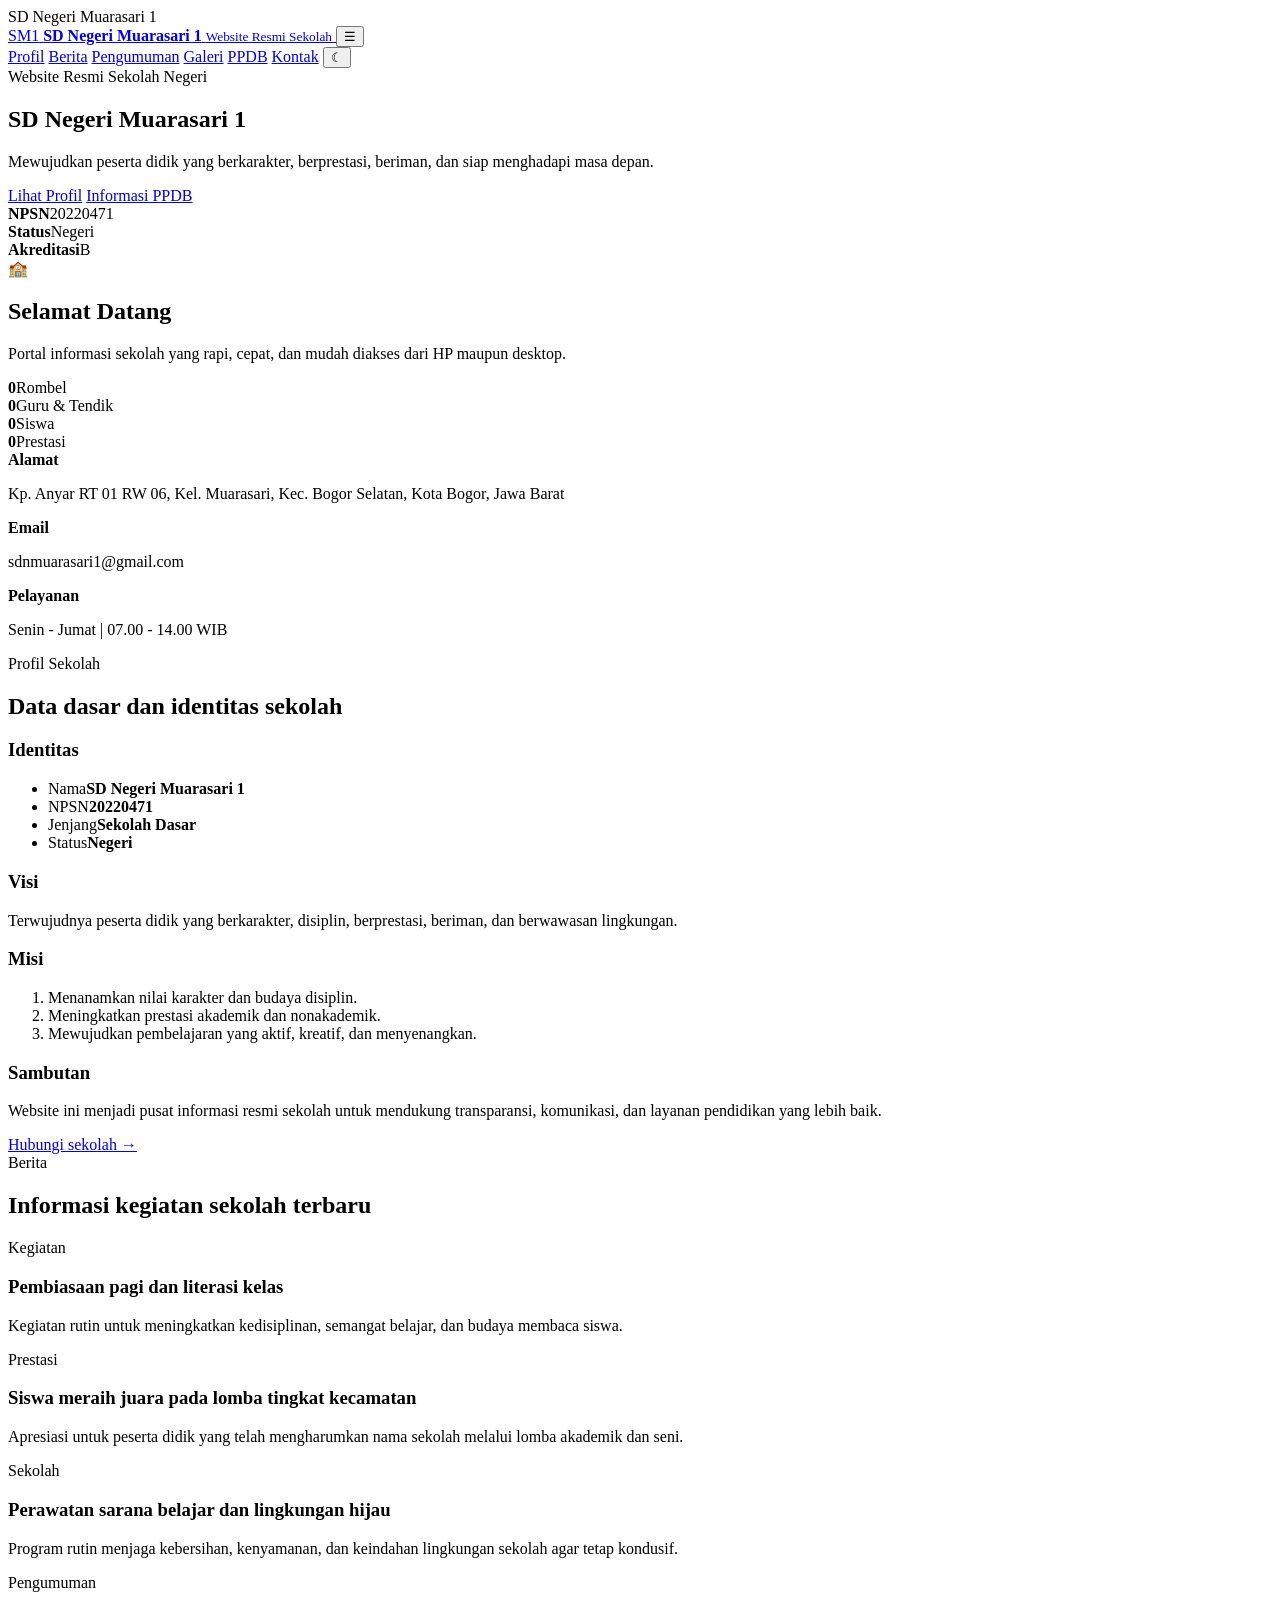
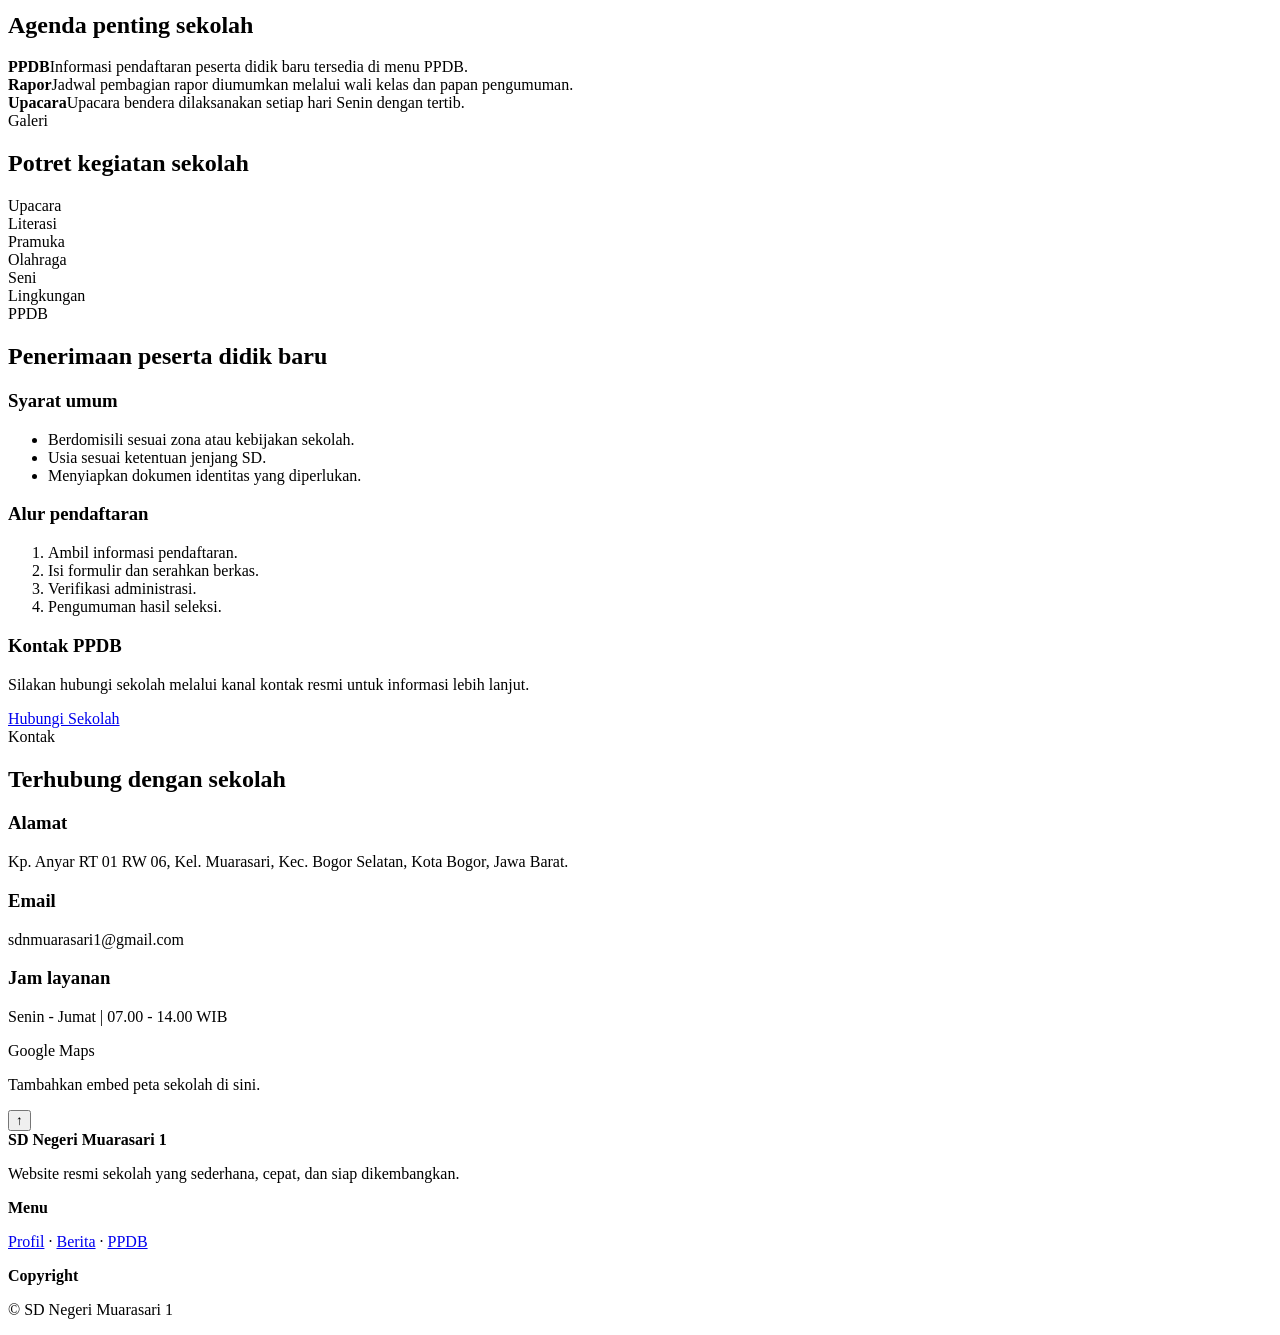
==== index.html @ 10ebe635 "feat: add official school landing page" ====
<!doctype html>
<html lang="id" data-theme="light">
<head>
  <meta charset="utf-8">
  <meta name="viewport" content="width=device-width, initial-scale=1">
  <meta name="description" content="Website resmi SD Negeri Muarasari 1 - Bogor Selatan, Kota Bogor.">
  <meta name="theme-color" content="#0f4c81">
  <title>SD Negeri Muarasari 1</title>
  <link rel="manifest" href="manifest.json">
  <link rel="icon" href="data:image/svg+xml,%3Csvg xmlns='http://www.w3.org/2000/svg' viewBox='0 0 64 64'%3E%3Crect width='64' height='64' rx='14' fill='%230f4c81'/%3E%3Cpath d='M16 26 32 16l16 10v20H16z' fill='%23fff'/%3E%3Cpath d='M24 36h16v12H24z' fill='%23dff0ff'/%3E%3C/svg%3E">
  <link rel="preconnect" href="https://fonts.googleapis.com">
  <link rel="preconnect" href="https://fonts.gstatic.com" crossorigin>
  <link href="https://fonts.googleapis.com/css2?family=Inter:wght@400;500;600;700;800&display=swap" rel="stylesheet">
  <link rel="stylesheet" href="assets/css/style.css">
</head>
<body>
  <div class="progress-bar" id="progressBar"></div>
  <div class="loader" id="loader" aria-hidden="true">
    <div class="loader__ring"></div>
    <div class="loader__text">SD Negeri Muarasari 1</div>
  </div>

  <header class="site-header">
    <nav class="nav container">
      <a class="brand" href="#beranda" aria-label="SD Negeri Muarasari 1 beranda">
        <span class="brand__logo">SM1</span>
        <span>
          <strong>SD Negeri Muarasari 1</strong>
          <small>Website Resmi Sekolah</small>
        </span>
      </a>

      <button class="nav__toggle" id="navToggle" aria-label="Buka menu" aria-expanded="false">☰</button>

      <div class="nav__links" id="navLinks">
        <a href="#profil">Profil</a>
        <a href="#berita">Berita</a>
        <a href="#pengumuman">Pengumuman</a>
        <a href="#galeri">Galeri</a>
        <a href="#ppdb">PPDB</a>
        <a href="#kontak">Kontak</a>
        <button class="theme-btn" id="themeBtn" type="button" aria-label="Ubah tema">☾</button>
      </div>
    </nav>
  </header>

  <main>
    <section class="hero" id="beranda">
      <div class="container hero__grid">
        <div class="hero__content reveal">
          <span class="badge">Website Resmi Sekolah Negeri</span>
          <h1>SD Negeri Muarasari 1</h1>
          <p class="hero__lead">Mewujudkan peserta didik yang berkarakter, berprestasi, beriman, dan siap menghadapi masa depan.</p>
          <div class="hero__actions">
            <a class="btn btn--primary" href="#profil">Lihat Profil</a>
            <a class="btn btn--ghost" href="#ppdb">Informasi PPDB</a>
          </div>
          <div class="hero__meta">
            <div><strong>NPSN</strong><span>20220471</span></div>
            <div><strong>Status</strong><span>Negeri</span></div>
            <div><strong>Akreditasi</strong><span>B</span></div>
          </div>
        </div>

        <div class="hero__card reveal">
          <div class="hero__visual">
            <div class="school-emblem">🏫</div>
            <div>
              <h2>Selamat Datang</h2>
              <p>Portal informasi sekolah yang rapi, cepat, dan mudah diakses dari HP maupun desktop.</p>
            </div>
          </div>
          <div class="hero__stats">
            <article><strong data-counter="18">0</strong><span>Rombel</span></article>
            <article><strong data-counter="52">0</strong><span>Guru & Tendik</span></article>
            <article><strong data-counter="850">0</strong><span>Siswa</span></article>
            <article><strong data-counter="36">0</strong><span>Prestasi</span></article>
          </div>
        </div>
      </div>
    </section>

    <section class="strip">
      <div class="container strip__grid reveal">
        <div>
          <strong>Alamat</strong>
          <p>Kp. Anyar RT 01 RW 06, Kel. Muarasari, Kec. Bogor Selatan, Kota Bogor, Jawa Barat</p>
        </div>
        <div>
          <strong>Email</strong>
          <p>sdnmuarasari1@gmail.com</p>
        </div>
        <div>
          <strong>Pelayanan</strong>
          <p>Senin - Jumat | 07.00 - 14.00 WIB</p>
        </div>
      </div>
    </section>

    <section class="section container" id="profil">
      <div class="section__head reveal">
        <span class="section__kicker">Profil Sekolah</span>
        <h2>Data dasar dan identitas sekolah</h2>
      </div>

      <div class="cards cards--profile">
        <article class="card reveal">
          <h3>Identitas</h3>
          <ul class="list">
            <li><span>Nama</span><strong>SD Negeri Muarasari 1</strong></li>
            <li><span>NPSN</span><strong>20220471</strong></li>
            <li><span>Jenjang</span><strong>Sekolah Dasar</strong></li>
            <li><span>Status</span><strong>Negeri</strong></li>
          </ul>
        </article>

        <article class="card reveal">
          <h3>Visi</h3>
          <p>Terwujudnya peserta didik yang berkarakter, disiplin, berprestasi, beriman, dan berwawasan lingkungan.</p>
          <h3>Misi</h3>
          <ol class="list list--ordered">
            <li>Menanamkan nilai karakter dan budaya disiplin.</li>
            <li>Meningkatkan prestasi akademik dan nonakademik.</li>
            <li>Mewujudkan pembelajaran yang aktif, kreatif, dan menyenangkan.</li>
          </ol>
        </article>

        <article class="card reveal">
          <h3>Sambutan</h3>
          <p>Website ini menjadi pusat informasi resmi sekolah untuk mendukung transparansi, komunikasi, dan layanan pendidikan yang lebih baik.</p>
          <a class="text-link" href="#kontak">Hubungi sekolah →</a>
        </article>
      </div>
    </section>

    <section class="section section--alt" id="berita">
      <div class="container">
        <div class="section__head reveal">
          <span class="section__kicker">Berita</span>
          <h2>Informasi kegiatan sekolah terbaru</h2>
        </div>
        <div class="cards cards--news">
          <article class="card card--news reveal">
            <span class="pill">Kegiatan</span>
            <h3>Pembiasaan pagi dan literasi kelas</h3>
            <p>Kegiatan rutin untuk meningkatkan kedisiplinan, semangat belajar, dan budaya membaca siswa.</p>
          </article>
          <article class="card card--news reveal">
            <span class="pill">Prestasi</span>
            <h3>Siswa meraih juara pada lomba tingkat kecamatan</h3>
            <p>Apresiasi untuk peserta didik yang telah mengharumkan nama sekolah melalui lomba akademik dan seni.</p>
          </article>
          <article class="card card--news reveal">
            <span class="pill">Sekolah</span>
            <h3>Perawatan sarana belajar dan lingkungan hijau</h3>
            <p>Program rutin menjaga kebersihan, kenyamanan, dan keindahan lingkungan sekolah agar tetap kondusif.</p>
          </article>
        </div>
      </div>
    </section>

    <section class="section container" id="pengumuman">
      <div class="section__head reveal">
        <span class="section__kicker">Pengumuman</span>
        <h2>Agenda penting sekolah</h2>
      </div>
      <div class="timeline card reveal">
        <div class="timeline__item"><strong>PPDB</strong><span>Informasi pendaftaran peserta didik baru tersedia di menu PPDB.</span></div>
        <div class="timeline__item"><strong>Rapor</strong><span>Jadwal pembagian rapor diumumkan melalui wali kelas dan papan pengumuman.</span></div>
        <div class="timeline__item"><strong>Upacara</strong><span>Upacara bendera dilaksanakan setiap hari Senin dengan tertib.</span></div>
      </div>
    </section>

    <section class="section section--alt" id="galeri">
      <div class="container">
        <div class="section__head reveal">
          <span class="section__kicker">Galeri</span>
          <h2>Potret kegiatan sekolah</h2>
        </div>
        <div class="gallery">
          <div class="gallery__item reveal">Upacara</div>
          <div class="gallery__item reveal">Literasi</div>
          <div class="gallery__item reveal">Pramuka</div>
          <div class="gallery__item reveal">Olahraga</div>
          <div class="gallery__item reveal">Seni</div>
          <div class="gallery__item reveal">Lingkungan</div>
        </div>
      </div>
    </section>

    <section class="section container" id="ppdb">
      <div class="section__head reveal">
        <span class="section__kicker">PPDB</span>
        <h2>Penerimaan peserta didik baru</h2>
      </div>
      <div class="cards cards--ppdb">
        <article class="card reveal">
          <h3>Syarat umum</h3>
          <ul class="list">
            <li>Berdomisili sesuai zona atau kebijakan sekolah.</li>
            <li>Usia sesuai ketentuan jenjang SD.</li>
            <li>Menyiapkan dokumen identitas yang diperlukan.</li>
          </ul>
        </article>
        <article class="card reveal">
          <h3>Alur pendaftaran</h3>
          <ol class="list list--ordered">
            <li>Ambil informasi pendaftaran.</li>
            <li>Isi formulir dan serahkan berkas.</li>
            <li>Verifikasi administrasi.</li>
            <li>Pengumuman hasil seleksi.</li>
          </ol>
        </article>
        <article class="card reveal">
          <h3>Kontak PPDB</h3>
          <p>Silakan hubungi sekolah melalui kanal kontak resmi untuk informasi lebih lanjut.</p>
          <a class="btn btn--primary" href="#kontak">Hubungi Sekolah</a>
        </article>
      </div>
    </section>

    <section class="section section--alt" id="kontak">
      <div class="container">
        <div class="section__head reveal">
          <span class="section__kicker">Kontak</span>
          <h2>Terhubung dengan sekolah</h2>
        </div>
        <div class="contact-grid">
          <div class="card reveal">
            <h3>Alamat</h3>
            <p>Kp. Anyar RT 01 RW 06, Kel. Muarasari, Kec. Bogor Selatan, Kota Bogor, Jawa Barat.</p>
            <h3>Email</h3>
            <p>sdnmuarasari1@gmail.com</p>
            <h3>Jam layanan</h3>
            <p>Senin - Jumat | 07.00 - 14.00 WIB</p>
          </div>
          <div class="card card--map reveal">
            <div class="map-placeholder">
              <span>Google Maps</span>
              <p>Tambahkan embed peta sekolah di sini.</p>
            </div>
          </div>
        </div>
      </div>
    </section>
  </main>

  <button class="to-top" id="toTop" aria-label="Kembali ke atas">↑</button>

  <footer class="footer">
    <div class="container footer__grid">
      <div>
        <strong>SD Negeri Muarasari 1</strong>
        <p>Website resmi sekolah yang sederhana, cepat, dan siap dikembangkan.</p>
      </div>
      <div>
        <strong>Menu</strong>
        <p><a href="#profil">Profil</a> · <a href="#berita">Berita</a> · <a href="#ppdb">PPDB</a></p>
      </div>
      <div>
        <strong>Copyright</strong>
        <p>© <span id="year"></span> SD Negeri Muarasari 1</p>
      </div>
    </div>
  </footer>

  <script src="assets/js/app.js"></script>
</body>
</html>
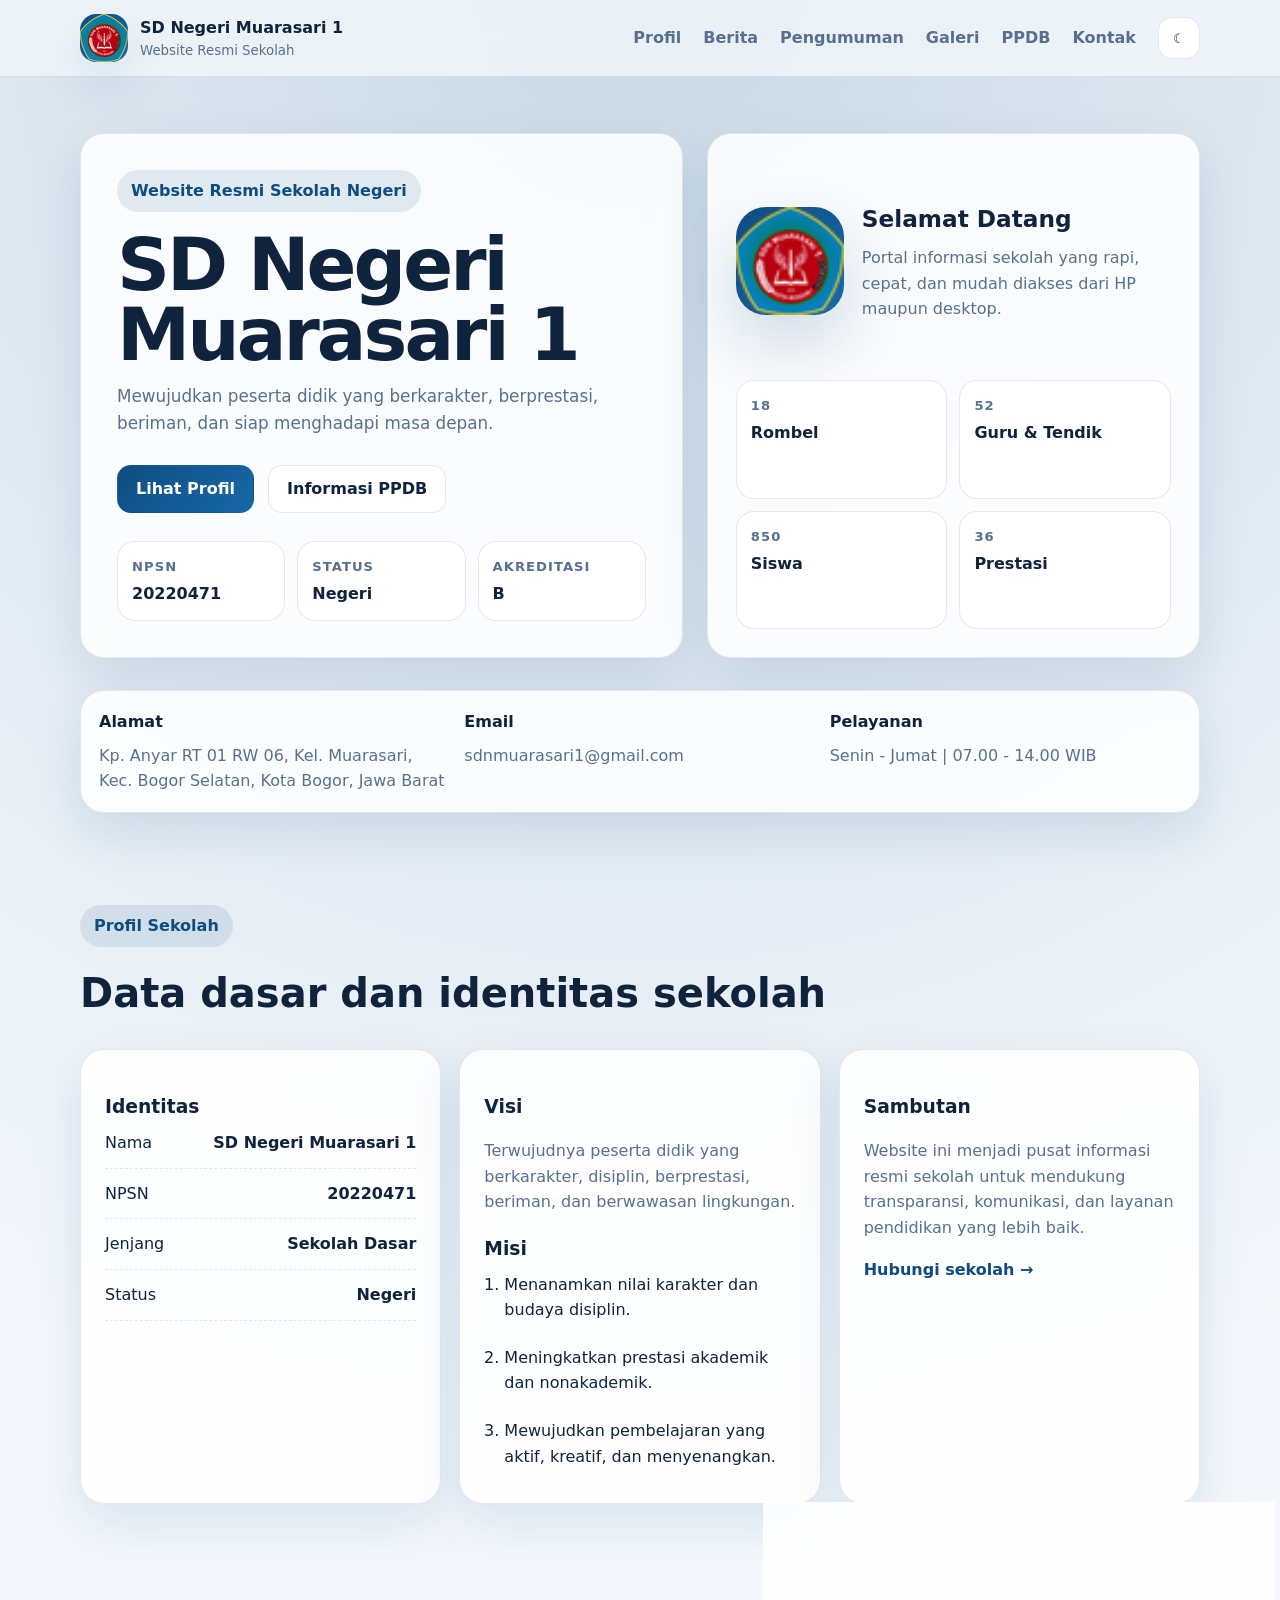
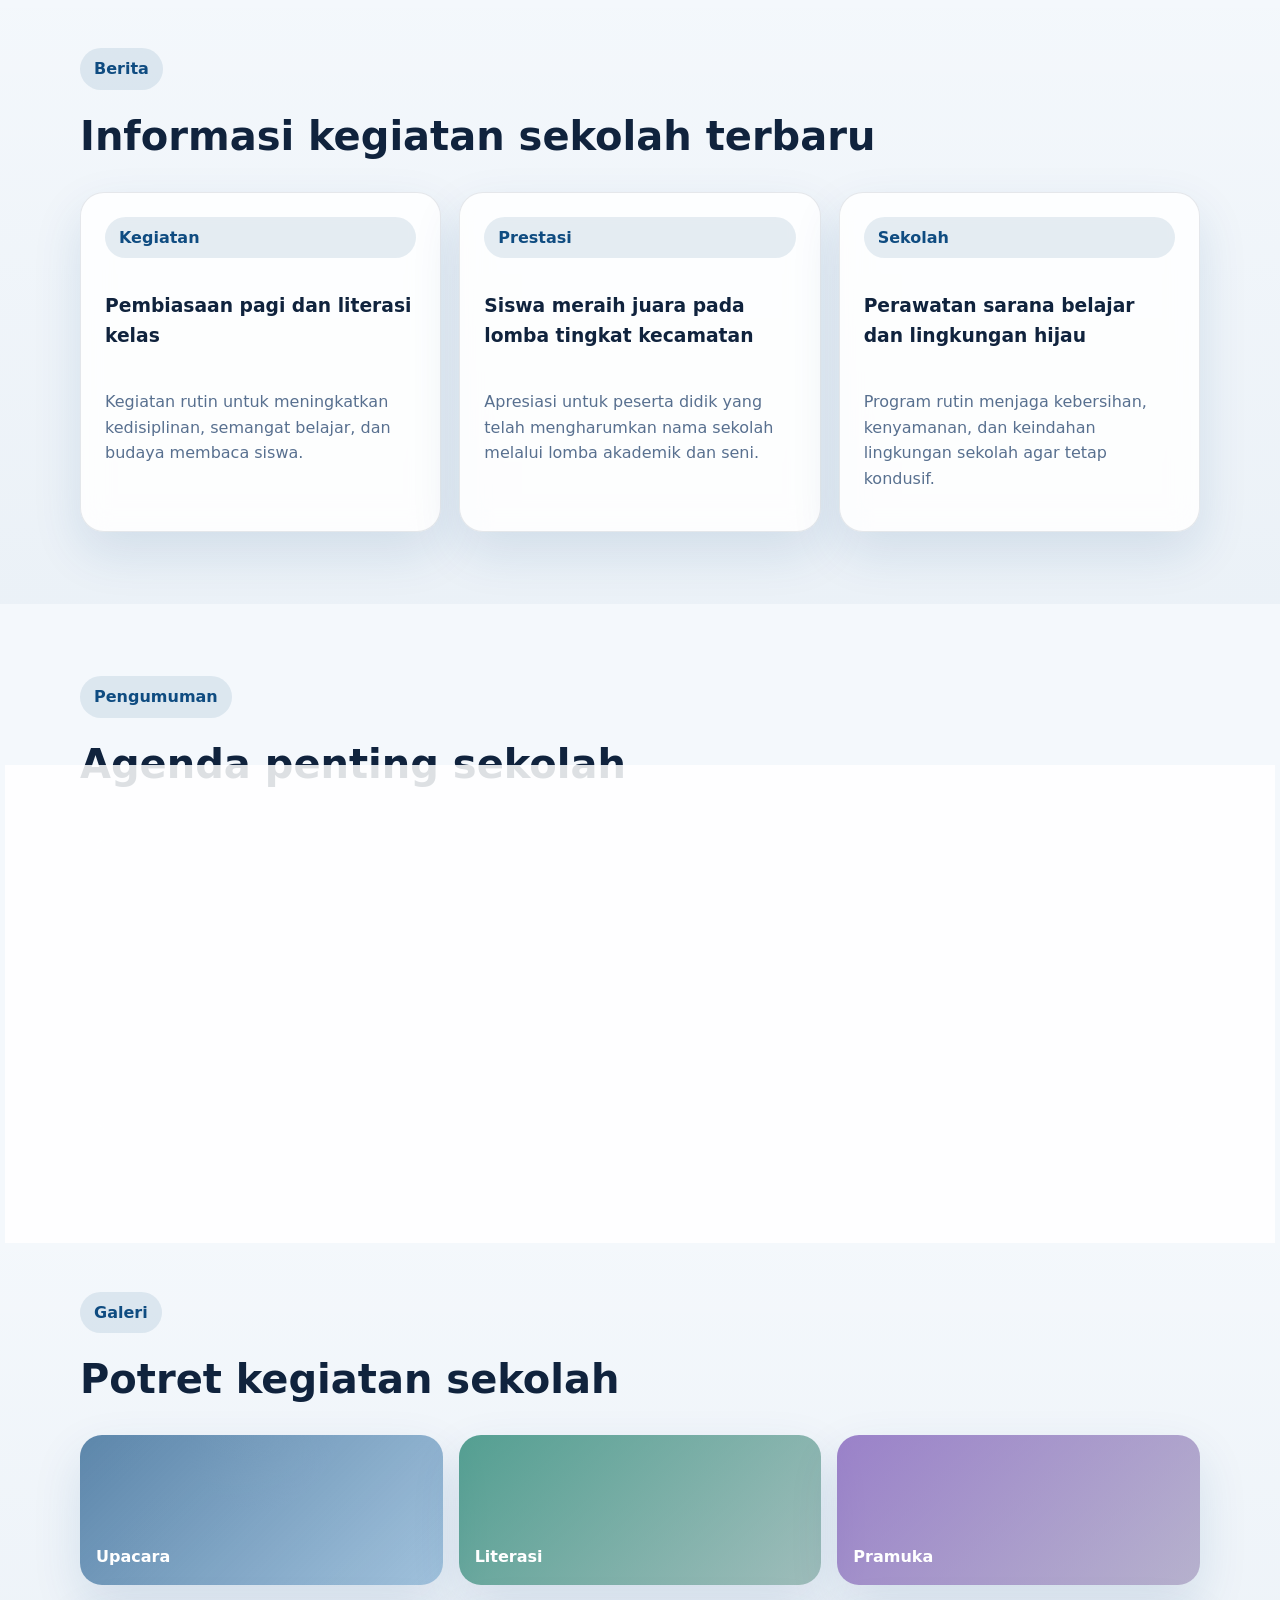
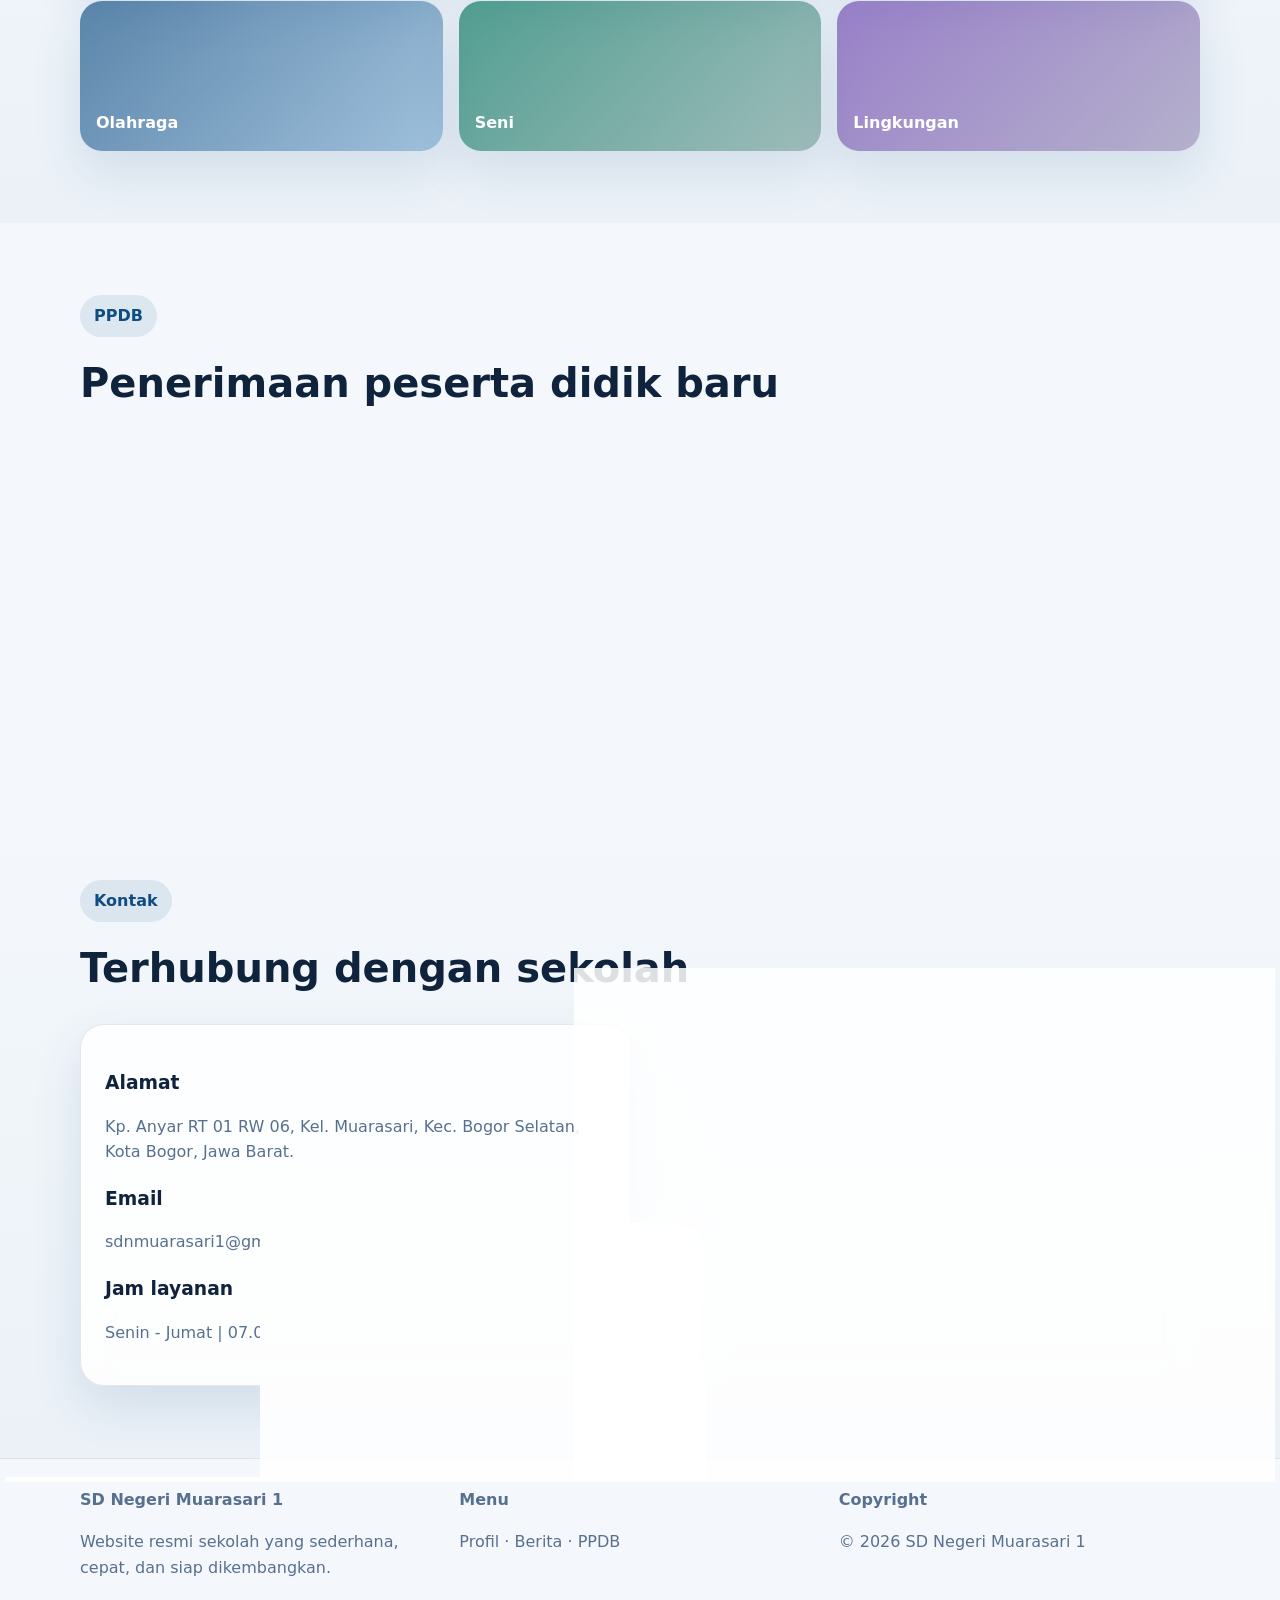
==== commit 4c35f3d1: "ui: refine hero and header logo layout" ====
--- a/index.html
+++ b/index.html
@@ -23,7 +23,7 @@
   <header class="site-header">
     <nav class="nav container">
       <a class="brand" href="#beranda" aria-label="SD Negeri Muarasari 1 beranda">
-        <span class="brand__logo">SM1</span>
+        <span class="brand__logo brand__logo--header">SM1</span>
         <span>
           <strong>SD Negeri Muarasari 1</strong>
           <small>Website Resmi Sekolah</small>
@@ -64,7 +64,7 @@
 
         <div class="hero__card reveal">
           <div class="hero__visual">
-            <div class="school-emblem">🏫</div>
+            <div class="brand__logo brand__logo--hero">SM1</div>
             <div>
               <h2>Selamat Datang</h2>
               <p>Portal informasi sekolah yang rapi, cepat, dan mudah diakses dari HP maupun desktop.</p>
--- a/assets/css/style.css
+++ b/assets/css/style.css
@@ -0,0 +1,258 @@
+:root {
+  --bg: #f4f8fc;
+  --bg-soft: #edf4fb;
+  --surface: rgba(255, 255, 255, 0.86);
+  --surface-strong: #ffffff;
+  --text: #10233d;
+  --muted: #58708f;
+  --primary: #0f4c81;
+  --primary-2: #1769aa;
+  --line: rgba(16, 35, 61, 0.1);
+  --shadow: 0 20px 50px rgba(15, 76, 129, 0.12);
+  --shadow-strong: 0 28px 60px rgba(15, 76, 129, 0.18);
+  --radius: 24px;
+}
+
+html[data-theme="dark"] {
+  --bg: #07111f;
+  --bg-soft: #0b1a2d;
+  --surface: rgba(10, 22, 39, 0.84);
+  --surface-strong: #0d1a2b;
+  --text: #eef5ff;
+  --muted: #a6bdd8;
+  --primary: #56a3ff;
+  --primary-2: #7dc3ff;
+  --line: rgba(255, 255, 255, 0.08);
+  --shadow: 0 20px 50px rgba(0, 0, 0, 0.35);
+  --shadow-strong: 0 28px 60px rgba(0, 0, 0, 0.48);
+}
+
+* { box-sizing: border-box; }
+html { scroll-behavior: smooth; }
+body {
+  margin: 0;
+  font-family: Inter, system-ui, -apple-system, Segoe UI, sans-serif;
+  background: radial-gradient(circle at top, rgba(15, 76, 129, 0.18), transparent 30%), var(--bg);
+  color: var(--text);
+  line-height: 1.6;
+}
+a { color: inherit; text-decoration: none; }
+img { max-width: 100%; display: block; }
+.container { width: min(1120px, calc(100% - 32px)); margin-inline: auto; }
+
+.progress-bar {
+  position: fixed; inset: 0 auto auto 0; height: 4px; width: 0;
+  background: linear-gradient(90deg, var(--primary), var(--primary-2)); z-index: 9999;
+}
+
+.loader {
+  position: fixed; inset: 0; background: var(--bg); display: grid; place-items: center;
+  gap: 16px; z-index: 9998; transition: opacity .35s ease, visibility .35s ease;
+}
+.loader.is-hidden { opacity: 0; visibility: hidden; }
+.loader__ring {
+  width: 56px; height: 56px; border-radius: 50%; border: 5px solid rgba(15, 76, 129, 0.15);
+  border-top-color: var(--primary); animation: spin 1s linear infinite;
+}
+.loader__text { font-weight: 700; letter-spacing: .02em; }
+
+.site-header {
+  position: sticky; top: 0; z-index: 100;
+  backdrop-filter: blur(18px);
+  background: color-mix(in srgb, var(--bg) 72%, transparent);
+  border-bottom: 1px solid var(--line);
+}
+.nav {
+  min-height: 76px; display: flex; align-items: center; justify-content: space-between; gap: 16px;
+}
+.brand { display: flex; align-items: center; gap: 12px; min-width: 0; }
+.brand__logo {
+  width: 48px; height: 48px; border-radius: 16px; display: grid; place-items: center; flex: 0 0 auto;
+  color: #fff; background: linear-gradient(135deg, var(--primary), var(--primary-2)); font-weight: 800;
+  box-shadow: var(--shadow); overflow: hidden;
+}
+.brand__logo img {
+  width: 100%; height: 100%; object-fit: cover; display: block;
+}
+.brand__logo--header { width: 48px; height: 48px; }
+.brand__logo--hero { width: 108px; height: 108px; border-radius: 30px; box-shadow: var(--shadow-strong); }
+.brand strong, .footer strong { display: block; }
+.brand small { display: block; color: var(--muted); }
+.nav__toggle {
+  display: none; border: 0; background: var(--surface-strong); color: var(--text); font-size: 1.1rem;
+  padding: 10px 14px; border-radius: 14px; box-shadow: var(--shadow);
+}
+.nav__links { display: flex; align-items: center; gap: 22px; }
+.nav__links a { color: var(--muted); font-weight: 600; }
+.nav__links a:hover { color: var(--primary); }
+.theme-btn {
+  border: 1px solid var(--line); background: var(--surface-strong); color: var(--text);
+  width: 42px; height: 42px; border-radius: 14px; cursor: pointer;
+}
+
+.hero { padding: 56px 0 24px; }
+.hero__grid { display: grid; grid-template-columns: 1.1fr .9fr; gap: 24px; align-items: stretch; }
+.hero__content, .hero__card, .card, .timeline, .page-section .card, .section-title {
+  background: var(--surface); border: 1px solid var(--line); box-shadow: var(--shadow);
+  border-radius: var(--radius); backdrop-filter: blur(14px);
+}
+.hero__content { padding: 36px; }
+.badge, .section__kicker, .pill {
+  display: inline-flex; align-items: center; gap: 8px; padding: 8px 14px; border-radius: 999px;
+  background: color-mix(in srgb, var(--primary) 10%, transparent); color: var(--primary); font-weight: 700;
+}
+.hero h1 { margin: 18px 0 12px; font-size: clamp(2.4rem, 6vw, 4.6rem); line-height: .96; letter-spacing: -.04em; }
+.hero__lead { margin: 0; color: var(--muted); font-size: 1.05rem; max-width: 58ch; }
+.hero__actions { display: flex; flex-wrap: wrap; gap: 14px; margin-top: 28px; }
+.btn {
+  display: inline-flex; align-items: center; justify-content: center; min-height: 48px; padding: 0 18px;
+  border-radius: 14px; font-weight: 700; border: 1px solid transparent;
+}
+.btn--primary { background: linear-gradient(135deg, var(--primary), var(--primary-2)); color: #fff; }
+.btn--ghost { border-color: var(--line); background: var(--surface-strong); }
+.hero__meta {
+  margin-top: 28px; display: grid; grid-template-columns: repeat(3, 1fr); gap: 12px;
+}
+.hero__meta div, .hero__stats article {
+  padding: 14px; border: 1px solid var(--line); border-radius: 18px;
+  background: color-mix(in srgb, var(--surface-strong) 88%, transparent);
+}
+.hero__meta strong, .hero__stats strong {
+  display: block; font-size: .82rem; color: var(--muted); text-transform: uppercase; letter-spacing: .08em;
+}
+.hero__meta span, .hero__stats span { display: block; margin-top: 4px; font-weight: 700; }
+.hero__card { padding: 28px; display: grid; gap: 20px; }
+.hero__visual { display: flex; gap: 18px; align-items: center; }
+.hero__visual h2 { margin: 0 0 8px; font-size: 1.45rem; }
+.hero__visual p { margin: 0; color: var(--muted); }
+.hero__stats { display: grid; grid-template-columns: repeat(2, 1fr); gap: 12px; }
+
+.strip { padding: 8px 0 20px; }
+.strip__grid {
+  display: grid; grid-template-columns: repeat(3, 1fr); gap: 14px; padding: 18px;
+  background: var(--surface); border: 1px solid var(--line); border-radius: 24px; box-shadow: var(--shadow);
+}
+.strip__grid strong, .card h3, .timeline__item strong, .timeline-item h3 { display: block; margin-bottom: 8px; }
+.strip__grid p { margin: 0; color: var(--muted); }
+
+.section { padding: 72px 0; }
+.section--alt { background: linear-gradient(180deg, transparent, color-mix(in srgb, var(--primary) 4%, transparent)); }
+.section__head { margin-bottom: 24px; }
+.section__head h2 { margin: 14px 0 0; font-size: clamp(1.6rem, 4vw, 2.5rem); }
+.cards { display: grid; gap: 18px; }
+.cards--profile, .cards--ppdb, .cards--news { grid-template-columns: repeat(3, 1fr); }
+.card { padding: 24px; }
+.card p { color: var(--muted); }
+.list { list-style: none; padding: 0; margin: 0; display: grid; gap: 12px; }
+.list li { display: flex; justify-content: space-between; gap: 18px; padding-bottom: 12px; border-bottom: 1px dashed var(--line); }
+.list--ordered { list-style: decimal; padding-left: 20px; }
+.list--ordered li { display: list-item; padding-bottom: 0; border-bottom: 0; margin-bottom: 10px; }
+.text-link { font-weight: 700; color: var(--primary); }
+.card--news { min-height: 220px; display: grid; align-content: start; gap: 14px; }
+.timeline { padding: 10px; display: grid; gap: 10px; }
+.timeline__item, .timeline-item {
+  padding: 18px; border-radius: 18px; background: color-mix(in srgb, var(--surface-strong) 92%, transparent);
+}
+.timeline__item span, .timeline-item p { color: var(--muted); margin: 0; }
+.gallery { display: grid; grid-template-columns: repeat(3, 1fr); gap: 16px; }
+.gallery__item, .gallery-item {
+  min-height: 150px; border-radius: 22px; display: grid; place-items: end start; padding: 16px; font-weight: 800;
+  color: #fff; background:
+    linear-gradient(135deg, rgba(15, 76, 129, 0.66), rgba(23, 105, 170, 0.36)),
+    radial-gradient(circle at top, rgba(255,255,255,.2), transparent 32%);
+  box-shadow: var(--shadow);
+}
+.gallery__item:nth-child(2), .gallery__item:nth-child(5), .gallery-item:nth-child(2), .gallery-item:nth-child(5) {
+  background: linear-gradient(135deg, rgba(17, 122, 101, 0.7), rgba(11, 87, 71, 0.35));
+}
+.gallery__item:nth-child(3), .gallery__item:nth-child(6), .gallery-item:nth-child(3), .gallery-item:nth-child(6) {
+  background: linear-gradient(135deg, rgba(117, 80, 180, 0.7), rgba(77, 53, 123, 0.35));
+}
+.contact-grid { display: grid; grid-template-columns: 1fr 1fr; gap: 18px; }
+.card--map { min-height: 280px; padding: 12px; }
+.map-placeholder {
+  height: 100%; min-height: 256px; border-radius: 20px; display: grid; place-items: center; text-align: center;
+  background: linear-gradient(135deg, rgba(15, 76, 129, 0.12), rgba(23, 105, 170, 0.08)); color: var(--muted);
+}
+.map-placeholder span { display: block; font-size: 1.3rem; color: var(--text); font-weight: 800; }
+.footer { padding: 28px 0 42px; border-top: 1px solid var(--line); }
+.footer__grid { display: grid; grid-template-columns: repeat(3, 1fr); gap: 18px; color: var(--muted); }
+.footer a { color: var(--muted); }
+.to-top {
+  position: fixed; right: 18px; bottom: 18px; width: 46px; height: 46px; border-radius: 50%;
+  border: 0; background: linear-gradient(135deg, var(--primary), var(--primary-2)); color: #fff;
+  box-shadow: var(--shadow); cursor: pointer; opacity: 0; visibility: hidden; transform: translateY(12px);
+  transition: .25s ease;
+}
+.to-top.is-visible { opacity: 1; visibility: visible; transform: translateY(0); }
+
+.reveal { opacity: 0; transform: translateY(18px); transition: .7s ease; }
+.reveal.is-visible { opacity: 1; transform: translateY(0); }
+
+/* Legacy page layout support */
+.page-section { padding: 56px 0 80px; }
+.section-title {
+  padding: 24px; margin-bottom: 22px;
+}
+.section-title span {
+  display: inline-flex; align-items: center; gap: 8px; padding: 8px 14px; border-radius: 999px;
+  background: color-mix(in srgb, var(--primary) 10%, transparent); color: var(--primary); font-weight: 700;
+}
+.section-title h1 {
+  margin: 14px 0 8px; font-size: clamp(2rem, 4vw, 3rem); line-height: 1.04; letter-spacing: -.03em;
+}
+.section-title p { margin: 0; color: var(--muted); }
+.grid { display: grid; gap: 18px; }
+.cards-2 { grid-template-columns: repeat(2, minmax(0, 1fr)); }
+.cards-3 { grid-template-columns: repeat(3, minmax(0, 1fr)); }
+.cards-4 { grid-template-columns: repeat(4, minmax(0, 1fr)); }
+.person-card { text-align: left; }
+.avatar {
+  width: 64px; height: 64px; border-radius: 20px; display: grid; place-items: center; margin-bottom: 14px;
+  background: linear-gradient(135deg, rgba(15, 76, 129, 0.14), rgba(23, 105, 170, 0.22));
+  color: var(--primary); font-weight: 800; letter-spacing: .04em;
+}
+.gallery-grid { grid-template-columns: repeat(3, minmax(0, 1fr)); }
+.gallery-grid .gallery-item { min-height: 180px; }
+.nav-wrap {
+  min-height: 72px; display: flex; align-items: center; justify-content: space-between; gap: 18px;
+}
+.nav-links { display: flex; flex-wrap: wrap; align-items: center; gap: 18px; }
+.nav-links a { color: var(--muted); font-weight: 600; }
+.nav-links a.active, .nav-links a:hover { color: var(--primary); }
+.timeline-item { display: grid; gap: 6px; }
+.timeline-item h3 { margin: 0; font-size: 1.05rem; }
+.timeline-item p { margin: 0; }
+
+@keyframes spin { to { transform: rotate(360deg); } }
+
+@media (max-width: 1080px) {
+  .cards-4 { grid-template-columns: repeat(2, minmax(0, 1fr)); }
+}
+
+@media (max-width: 960px) {
+  .hero__grid, .cards--profile, .cards--news, .cards--ppdb, .contact-grid, .footer__grid, .strip__grid, .cards-2, .cards-3, .gallery-grid {
+    grid-template-columns: 1fr;
+  }
+  .gallery { grid-template-columns: repeat(2, 1fr); }
+}
+
+@media (max-width: 760px) {
+  .nav { position: relative; }
+  .nav__toggle { display: inline-grid; place-items: center; }
+  .nav__links {
+    position: absolute; left: 16px; right: 16px; top: 84px; display: none; flex-direction: column; align-items: stretch;
+    gap: 10px; padding: 16px; background: var(--surface-strong); border: 1px solid var(--line); border-radius: 22px;
+    box-shadow: var(--shadow);
+  }
+  .nav__links.is-open { display: flex; }
+  .nav__links a { padding: 8px 0; }
+  .nav-wrap { flex-direction: column; align-items: flex-start; }
+  .hero { padding-top: 28px; }
+  .hero__content, .hero__card, .card, .section-title { padding: 20px; }
+  .hero__meta { grid-template-columns: 1fr; }
+  .hero__stats { grid-template-columns: 1fr; }
+  .gallery { grid-template-columns: 1fr; }
+  .cards-4 { grid-template-columns: 1fr; }
+  .brand__logo--hero { width: 92px; height: 92px; }
+}
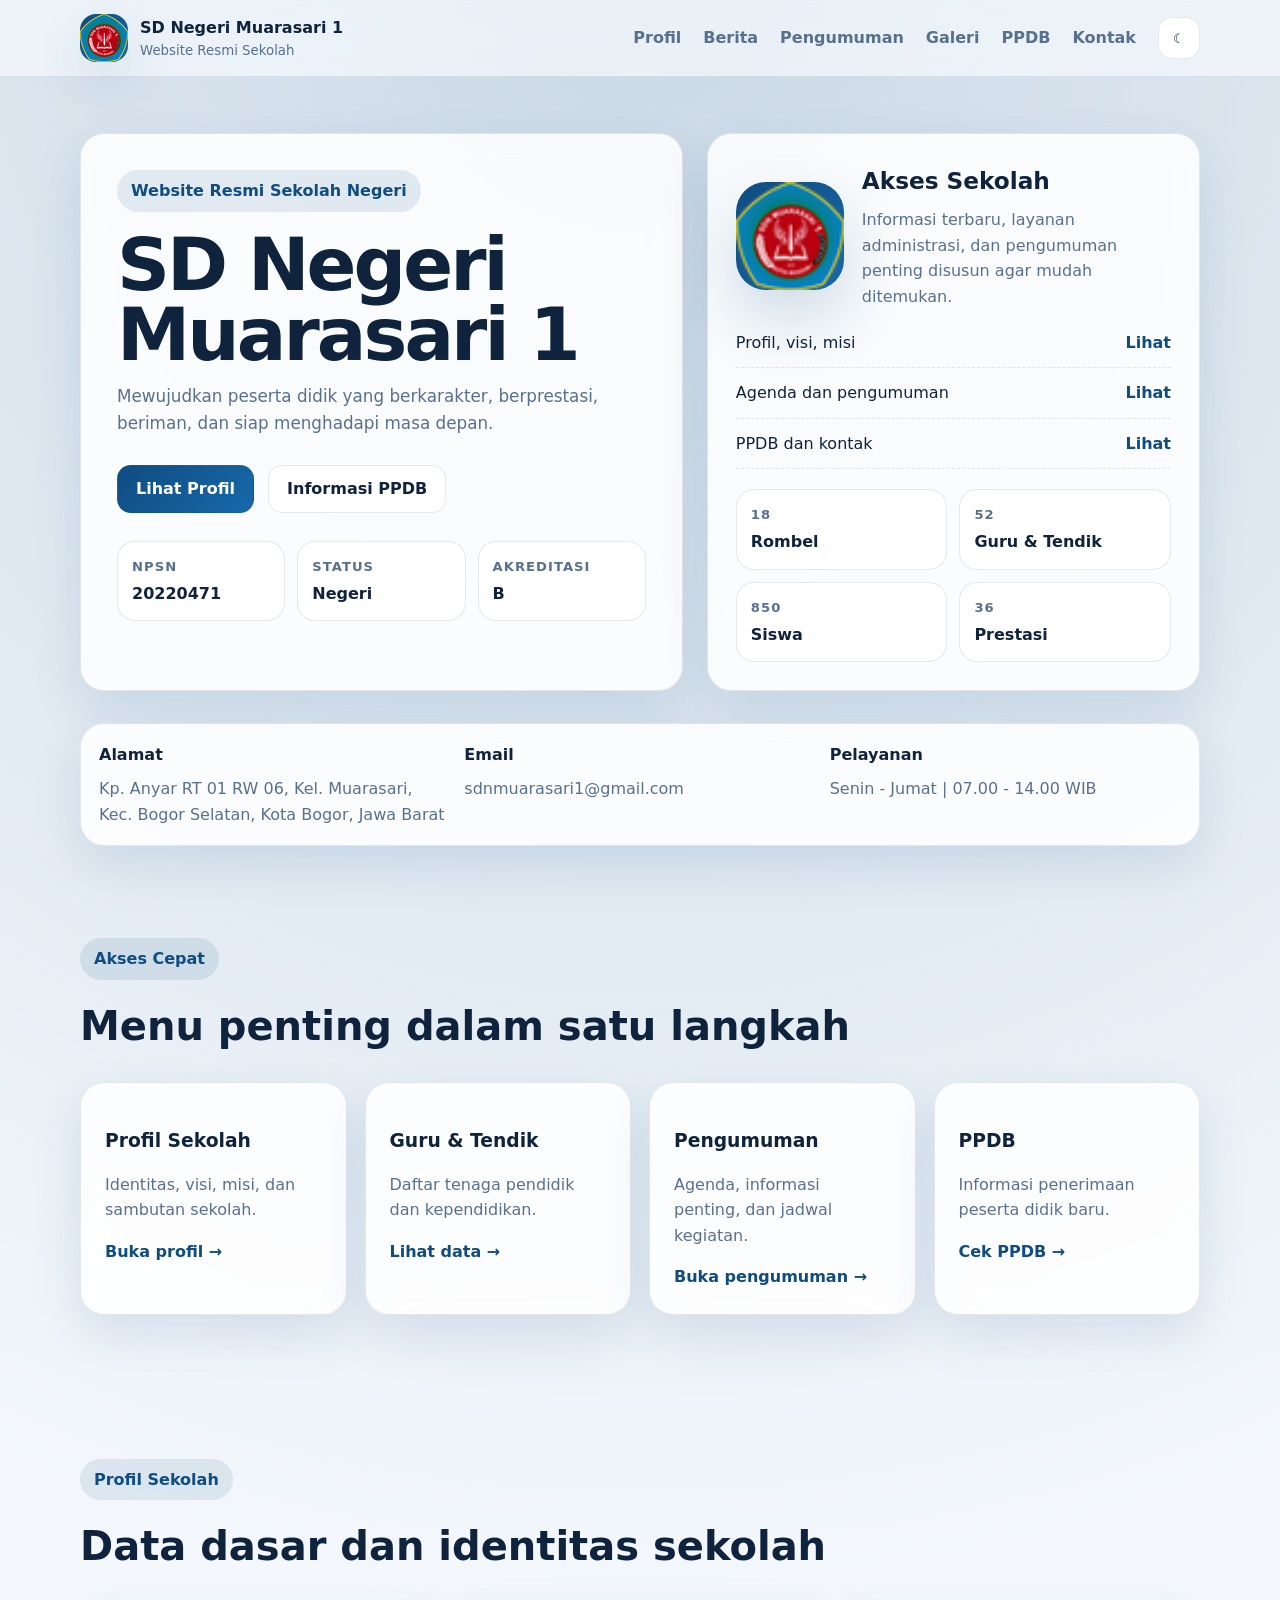
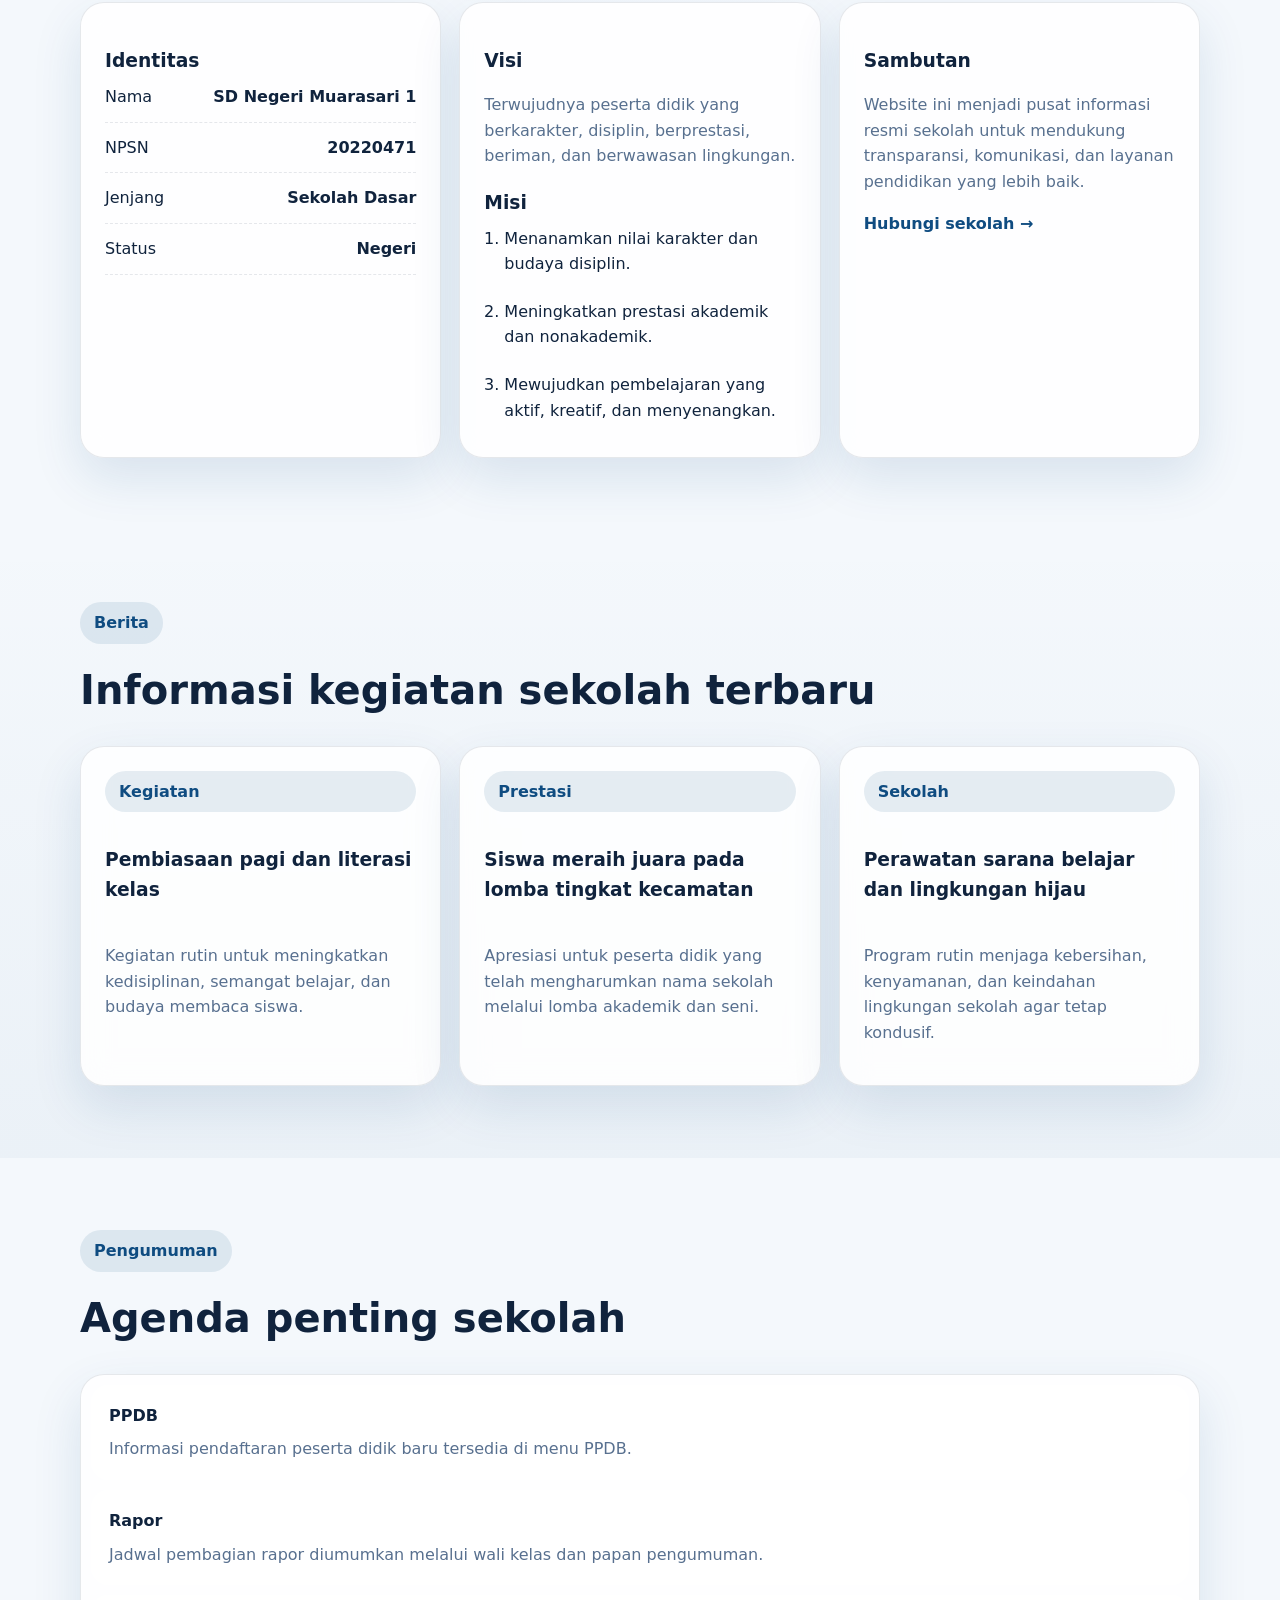
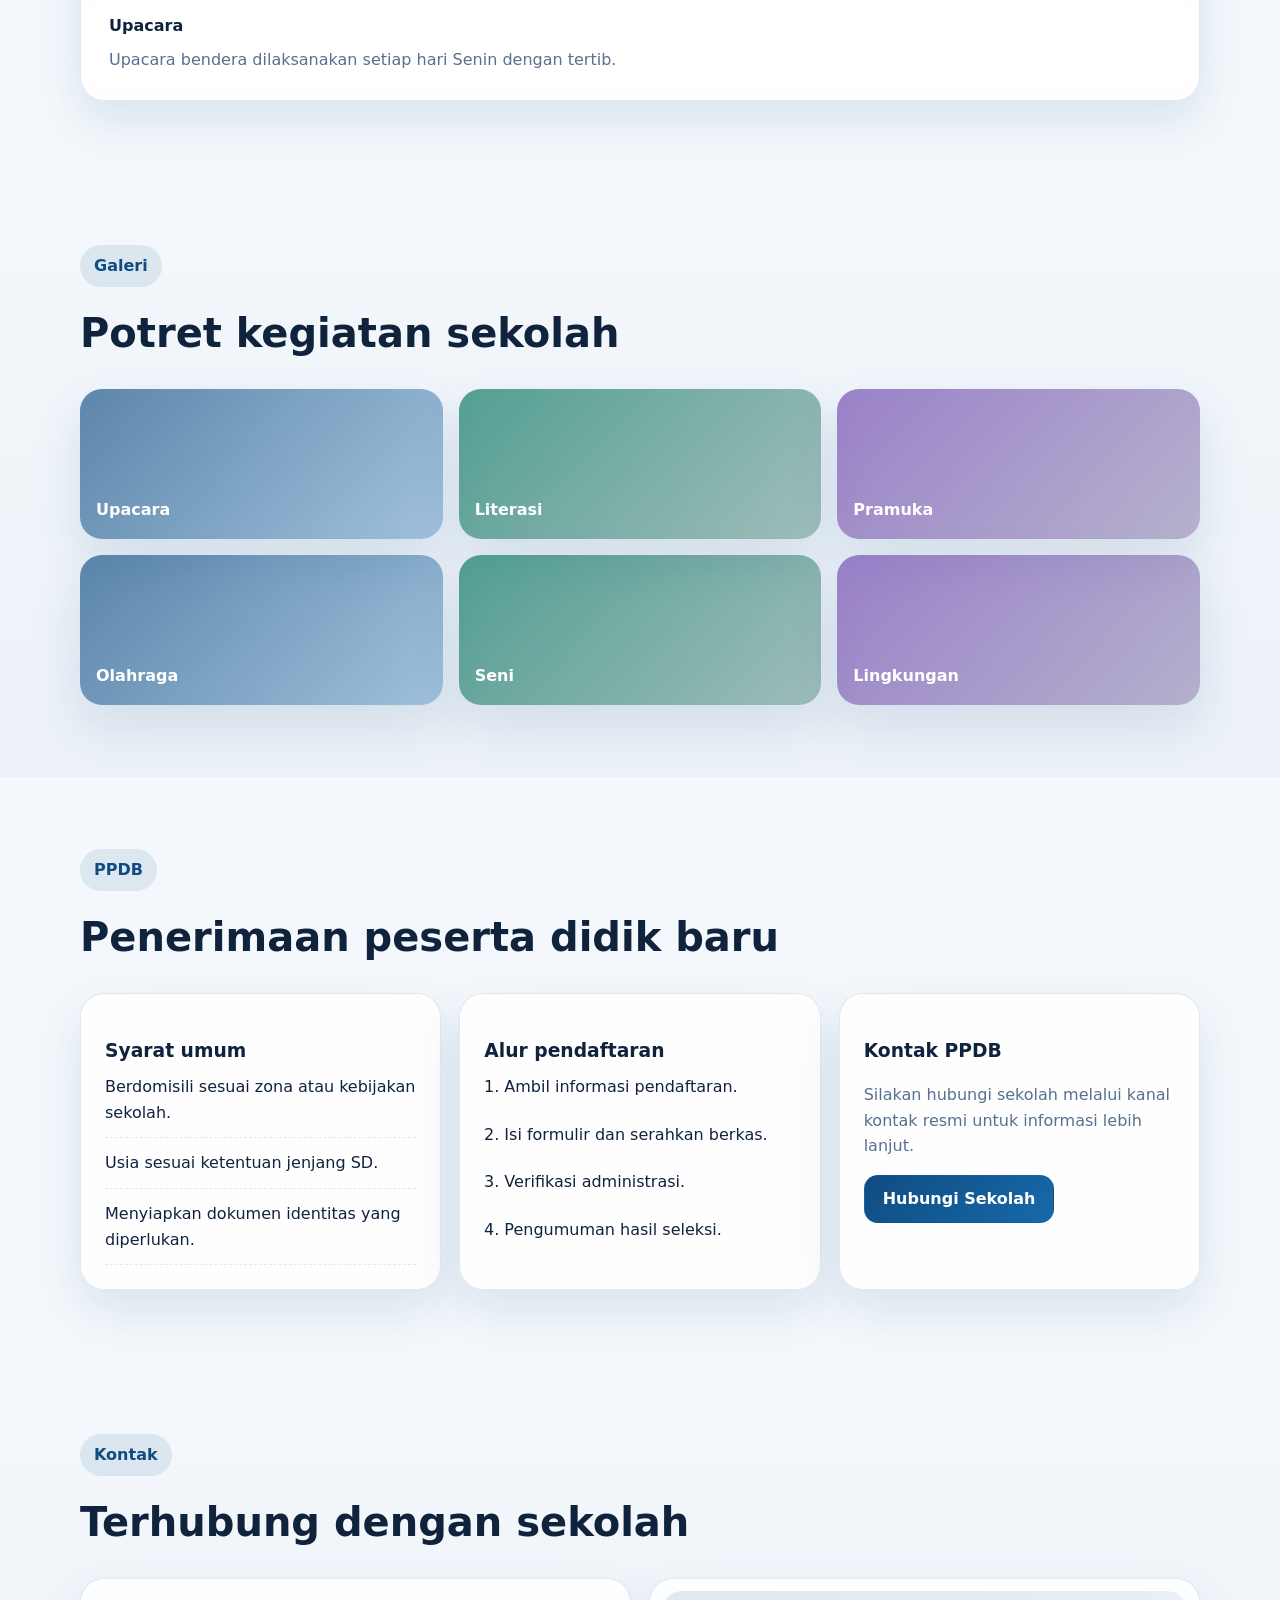
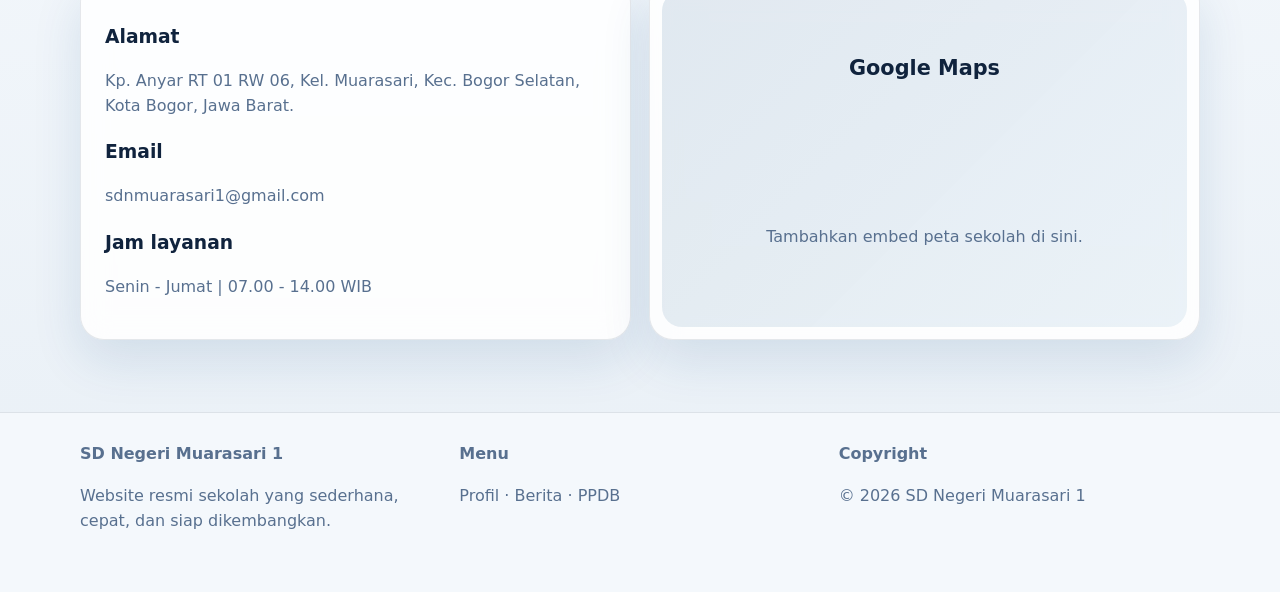
==== commit e9438df5: "feat: make homepage more useful and structured" ====
--- a/index.html
+++ b/index.html
@@ -66,10 +66,15 @@
           <div class="hero__visual">
             <div class="brand__logo brand__logo--hero">SM1</div>
             <div>
-              <h2>Selamat Datang</h2>
-              <p>Portal informasi sekolah yang rapi, cepat, dan mudah diakses dari HP maupun desktop.</p>
+              <h2>Akses Sekolah</h2>
+              <p>Informasi terbaru, layanan administrasi, dan pengumuman penting disusun agar mudah ditemukan.</p>
             </div>
           </div>
+          <ul class="list">
+            <li><span>Profil, visi, misi</span><a class="text-link" href="#profil">Lihat</a></li>
+            <li><span>Agenda dan pengumuman</span><a class="text-link" href="#pengumuman">Lihat</a></li>
+            <li><span>PPDB dan kontak</span><a class="text-link" href="#ppdb">Lihat</a></li>
+          </ul>
           <div class="hero__stats">
             <article><strong data-counter="18">0</strong><span>Rombel</span></article>
             <article><strong data-counter="52">0</strong><span>Guru & Tendik</span></article>
@@ -94,6 +99,35 @@
           <strong>Pelayanan</strong>
           <p>Senin - Jumat | 07.00 - 14.00 WIB</p>
         </div>
+      </div>
+    </section>
+
+    <section class="section container" id="akses-cepat">
+      <div class="section__head reveal">
+        <span class="section__kicker">Akses Cepat</span>
+        <h2>Menu penting dalam satu langkah</h2>
+      </div>
+      <div class="grid cards-4">
+        <article class="card reveal">
+          <h3>Profil Sekolah</h3>
+          <p>Identitas, visi, misi, dan sambutan sekolah.</p>
+          <a class="text-link" href="#profil">Buka profil →</a>
+        </article>
+        <article class="card reveal">
+          <h3>Guru & Tendik</h3>
+          <p>Daftar tenaga pendidik dan kependidikan.</p>
+          <a class="text-link" href="guru.html">Lihat data →</a>
+        </article>
+        <article class="card reveal">
+          <h3>Pengumuman</h3>
+          <p>Agenda, informasi penting, dan jadwal kegiatan.</p>
+          <a class="text-link" href="#pengumuman">Buka pengumuman →</a>
+        </article>
+        <article class="card reveal">
+          <h3>PPDB</h3>
+          <p>Informasi penerimaan peserta didik baru.</p>
+          <a class="text-link" href="#ppdb">Cek PPDB →</a>
+        </article>
       </div>
     </section>
 
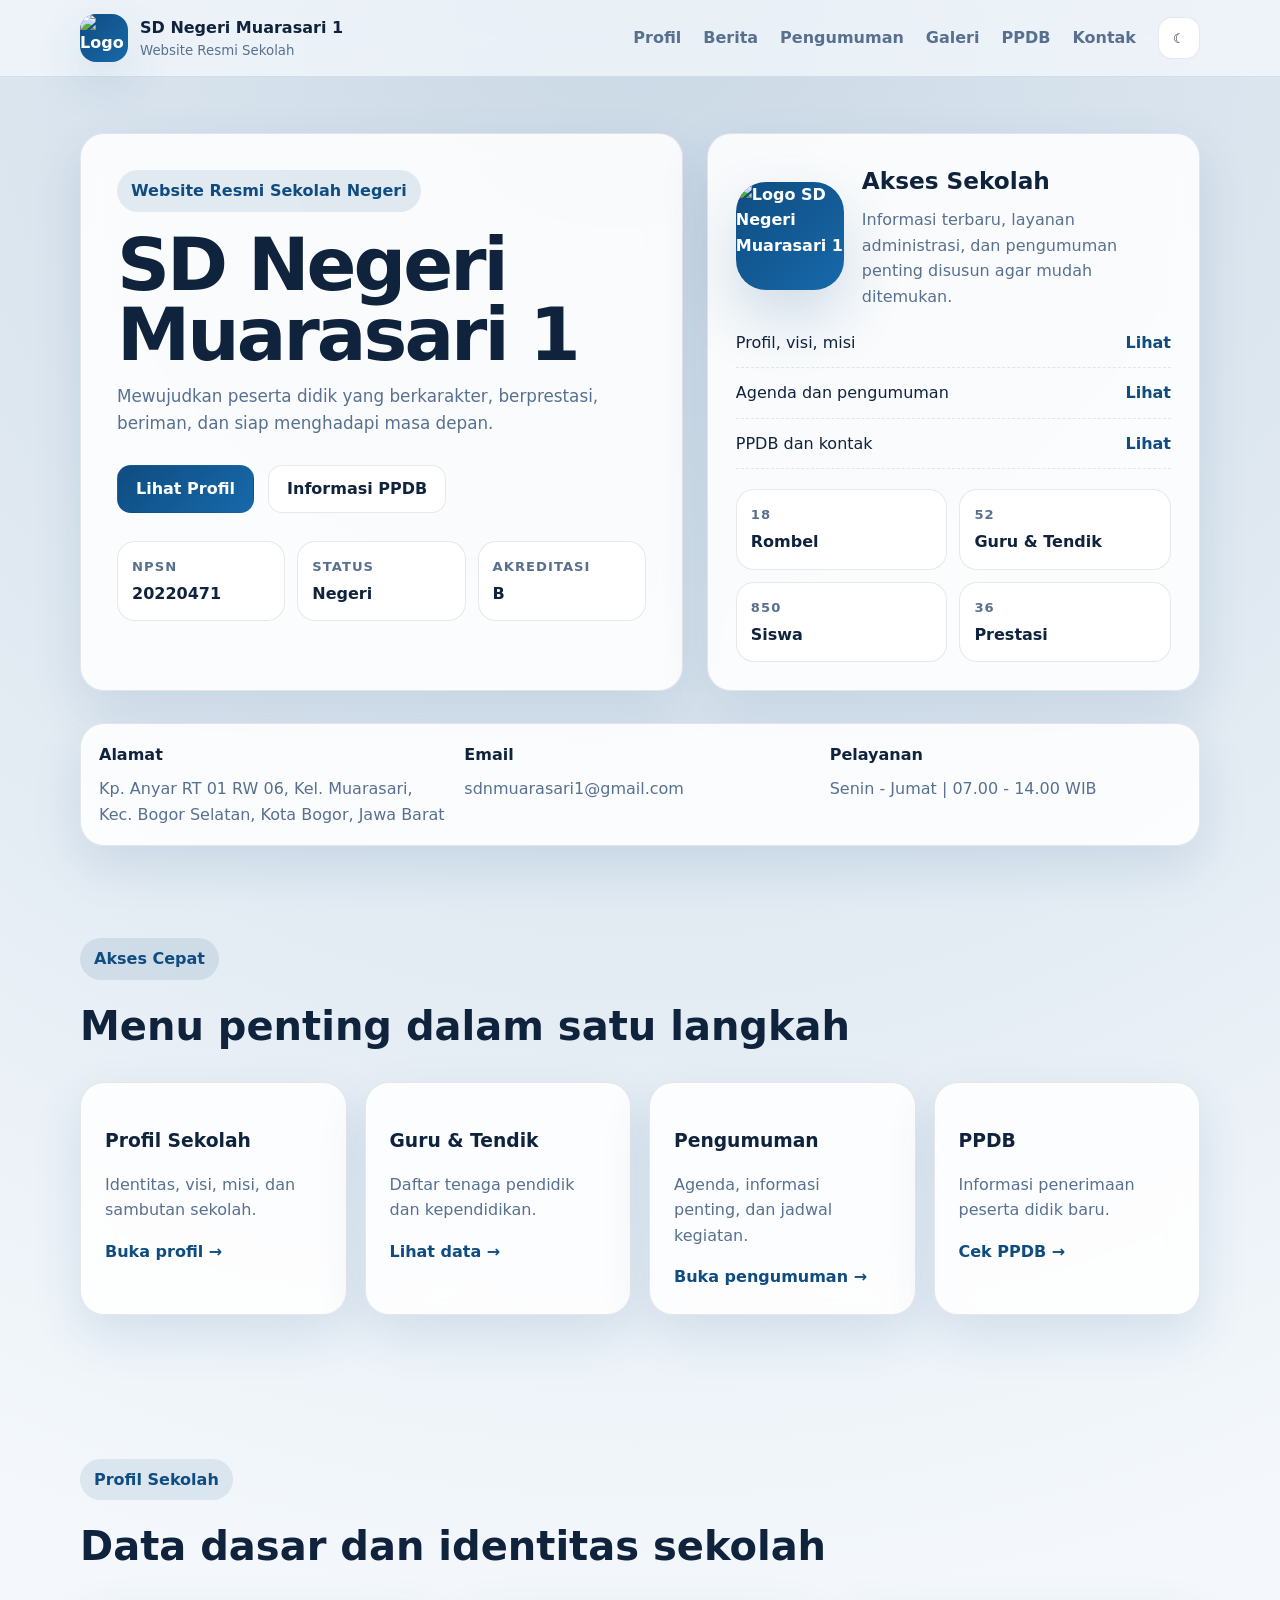
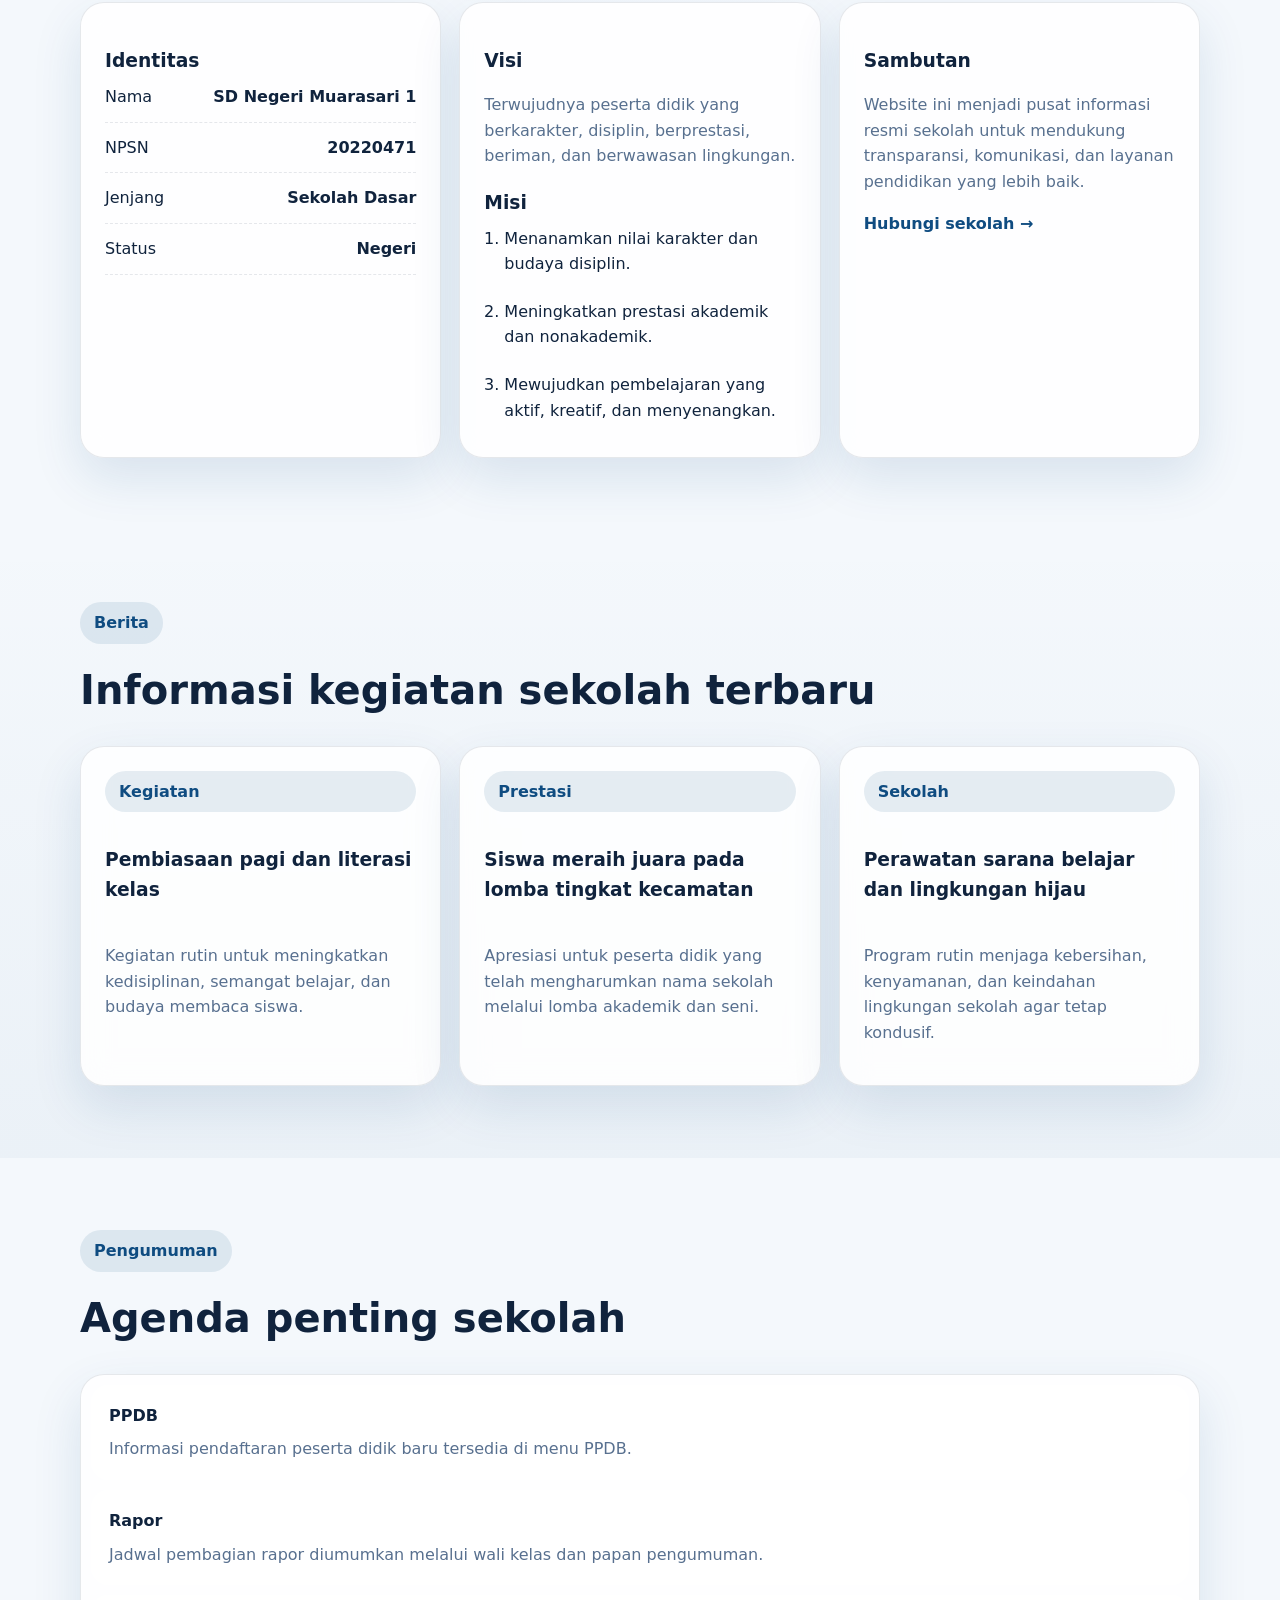
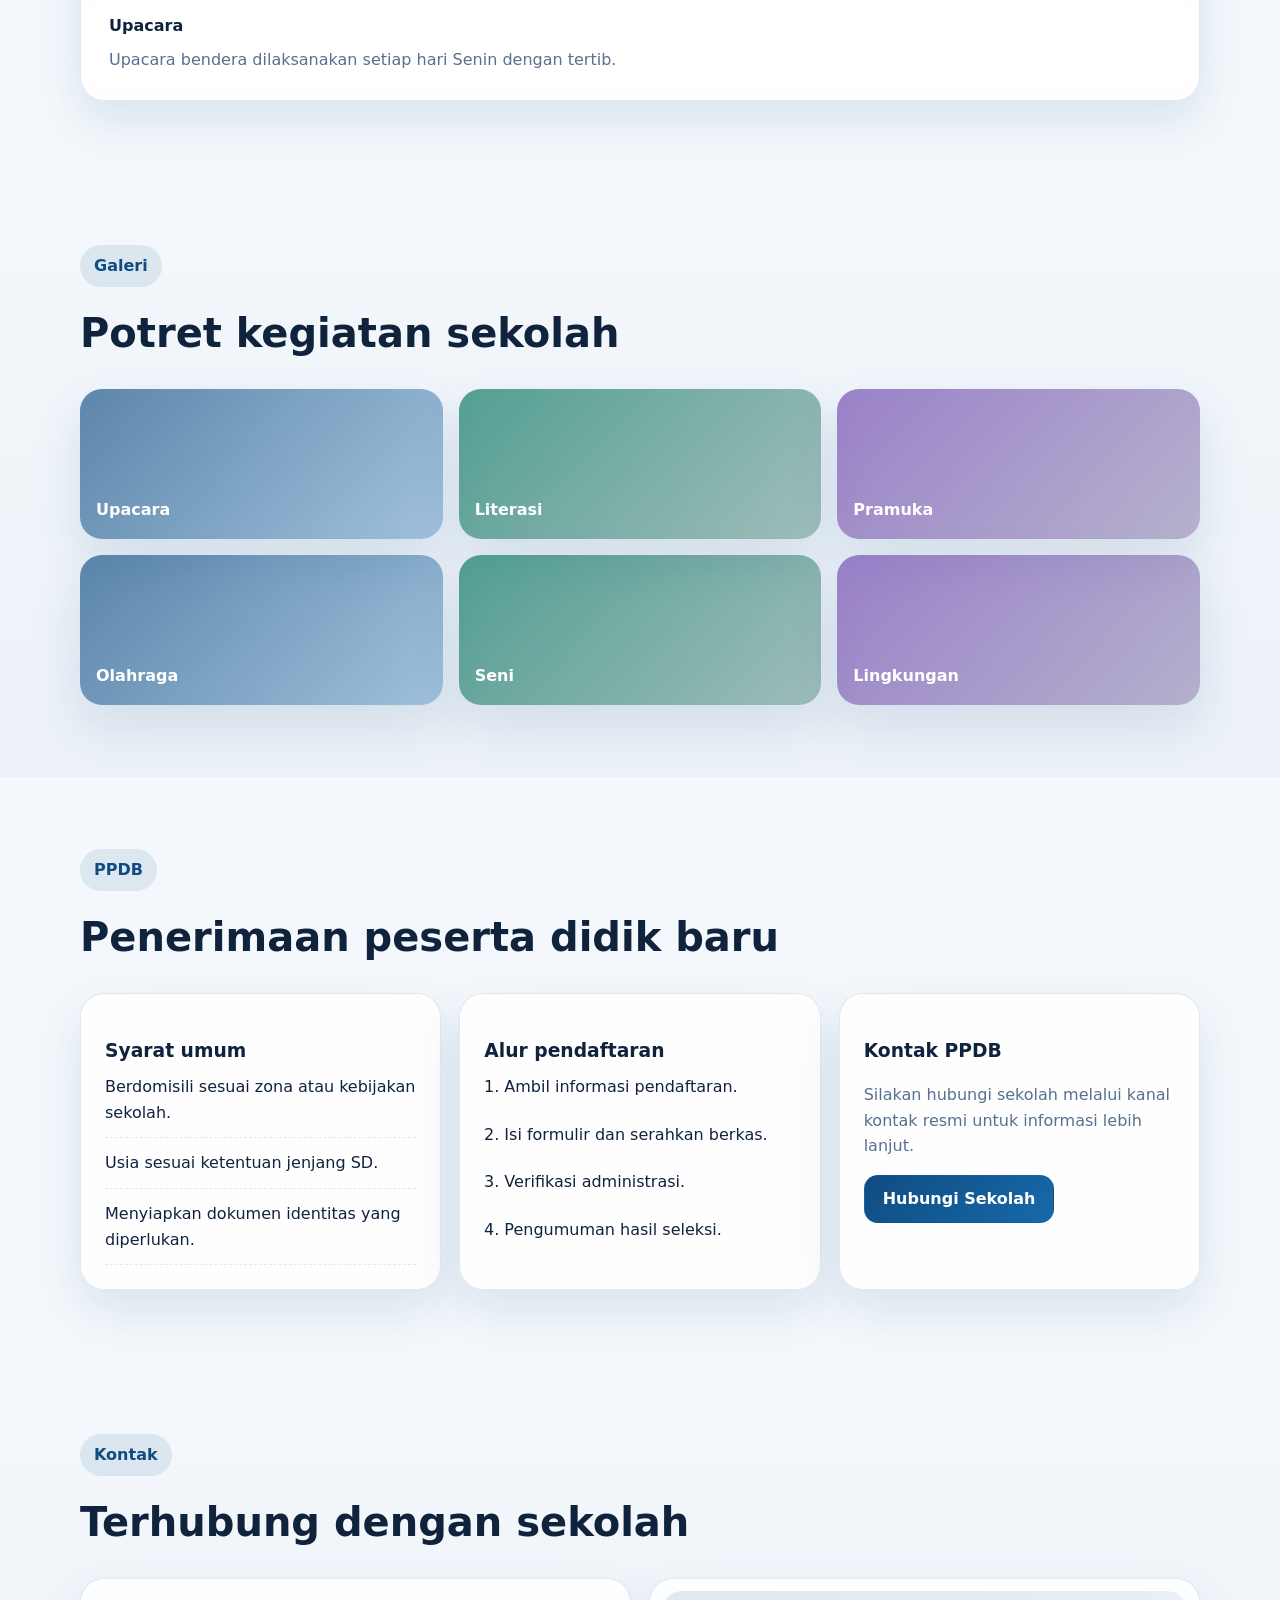
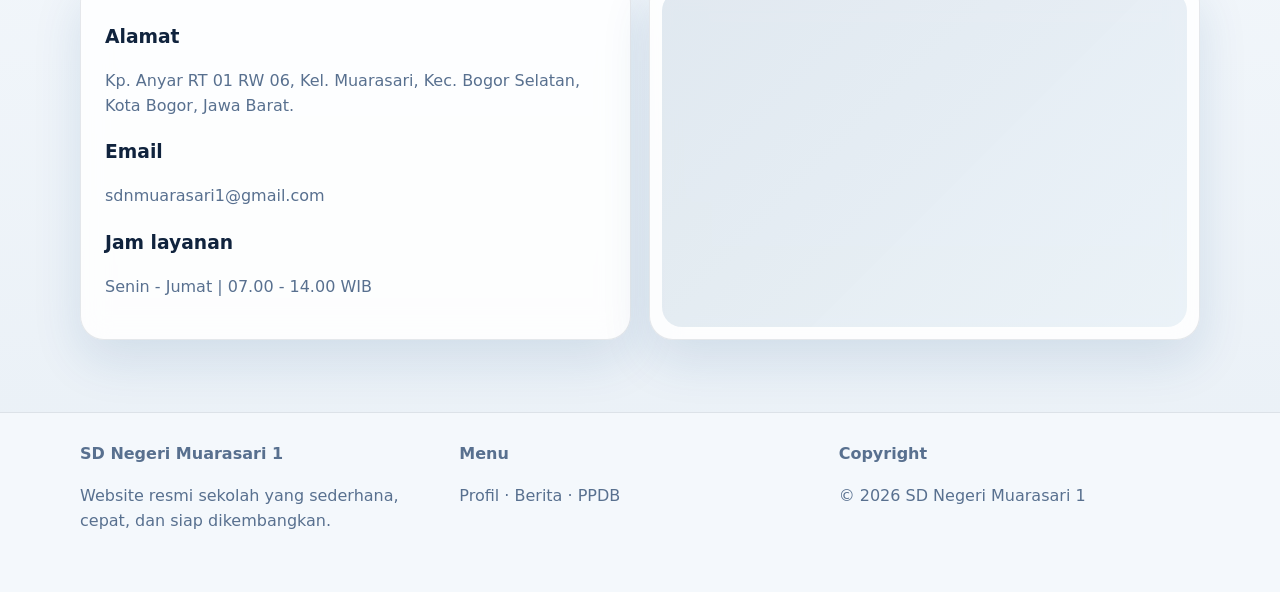
==== commit 07b37a30: "Update index.html" ====
--- a/index.html
+++ b/index.html
@@ -7,7 +7,7 @@
   <meta name="theme-color" content="#0f4c81">
   <title>SD Negeri Muarasari 1</title>
   <link rel="manifest" href="manifest.json">
-  <link rel="icon" href="data:image/svg+xml,%3Csvg xmlns='http://www.w3.org/2000/svg' viewBox='0 0 64 64'%3E%3Crect width='64' height='64' rx='14' fill='%230f4c81'/%3E%3Cpath d='M16 26 32 16l16 10v20H16z' fill='%23fff'/%3E%3Cpath d='M24 36h16v12H24z' fill='%23dff0ff'/%3E%3C/svg%3E">
+  <link rel="icon" href="assets/img/logo.webp">
   <link rel="preconnect" href="https://fonts.googleapis.com">
   <link rel="preconnect" href="https://fonts.gstatic.com" crossorigin>
   <link href="https://fonts.googleapis.com/css2?family=Inter:wght@400;500;600;700;800&display=swap" rel="stylesheet">
@@ -23,7 +23,7 @@
   <header class="site-header">
     <nav class="nav container">
       <a class="brand" href="#beranda" aria-label="SD Negeri Muarasari 1 beranda">
-        <span class="brand__logo brand__logo--header">SM1</span>
+        <img class="brand__logo brand__logo--header" src="assets/img/logo.webp" alt="Logo SD Negeri Muarasari 1">
         <span>
           <strong>SD Negeri Muarasari 1</strong>
           <small>Website Resmi Sekolah</small>
@@ -64,7 +64,7 @@
 
         <div class="hero__card reveal">
           <div class="hero__visual">
-            <div class="brand__logo brand__logo--hero">SM1</div>
+            <img class="brand__logo brand__logo--hero" src="assets/img/logo.webp" alt="Logo SD Negeri Muarasari 1">
             <div>
               <h2>Akses Sekolah</h2>
               <p>Informasi terbaru, layanan administrasi, dan pengumuman penting disusun agar mudah ditemukan.</p>
@@ -270,9 +270,8 @@
           </div>
           <div class="card card--map reveal">
             <div class="map-placeholder">
-              <span>Google Maps</span>
-              <p>Tambahkan embed peta sekolah di sini.</p>
-            </div>
+<iframe src="https://www.google.com/maps?q=SD%20Negeri%20Muarasari%201%20Bogor&output=embed" width="100%" height="300" style="border:0;" loading="lazy" allowfullscreen></iframe>
+</div>
           </div>
         </div>
       </div>
